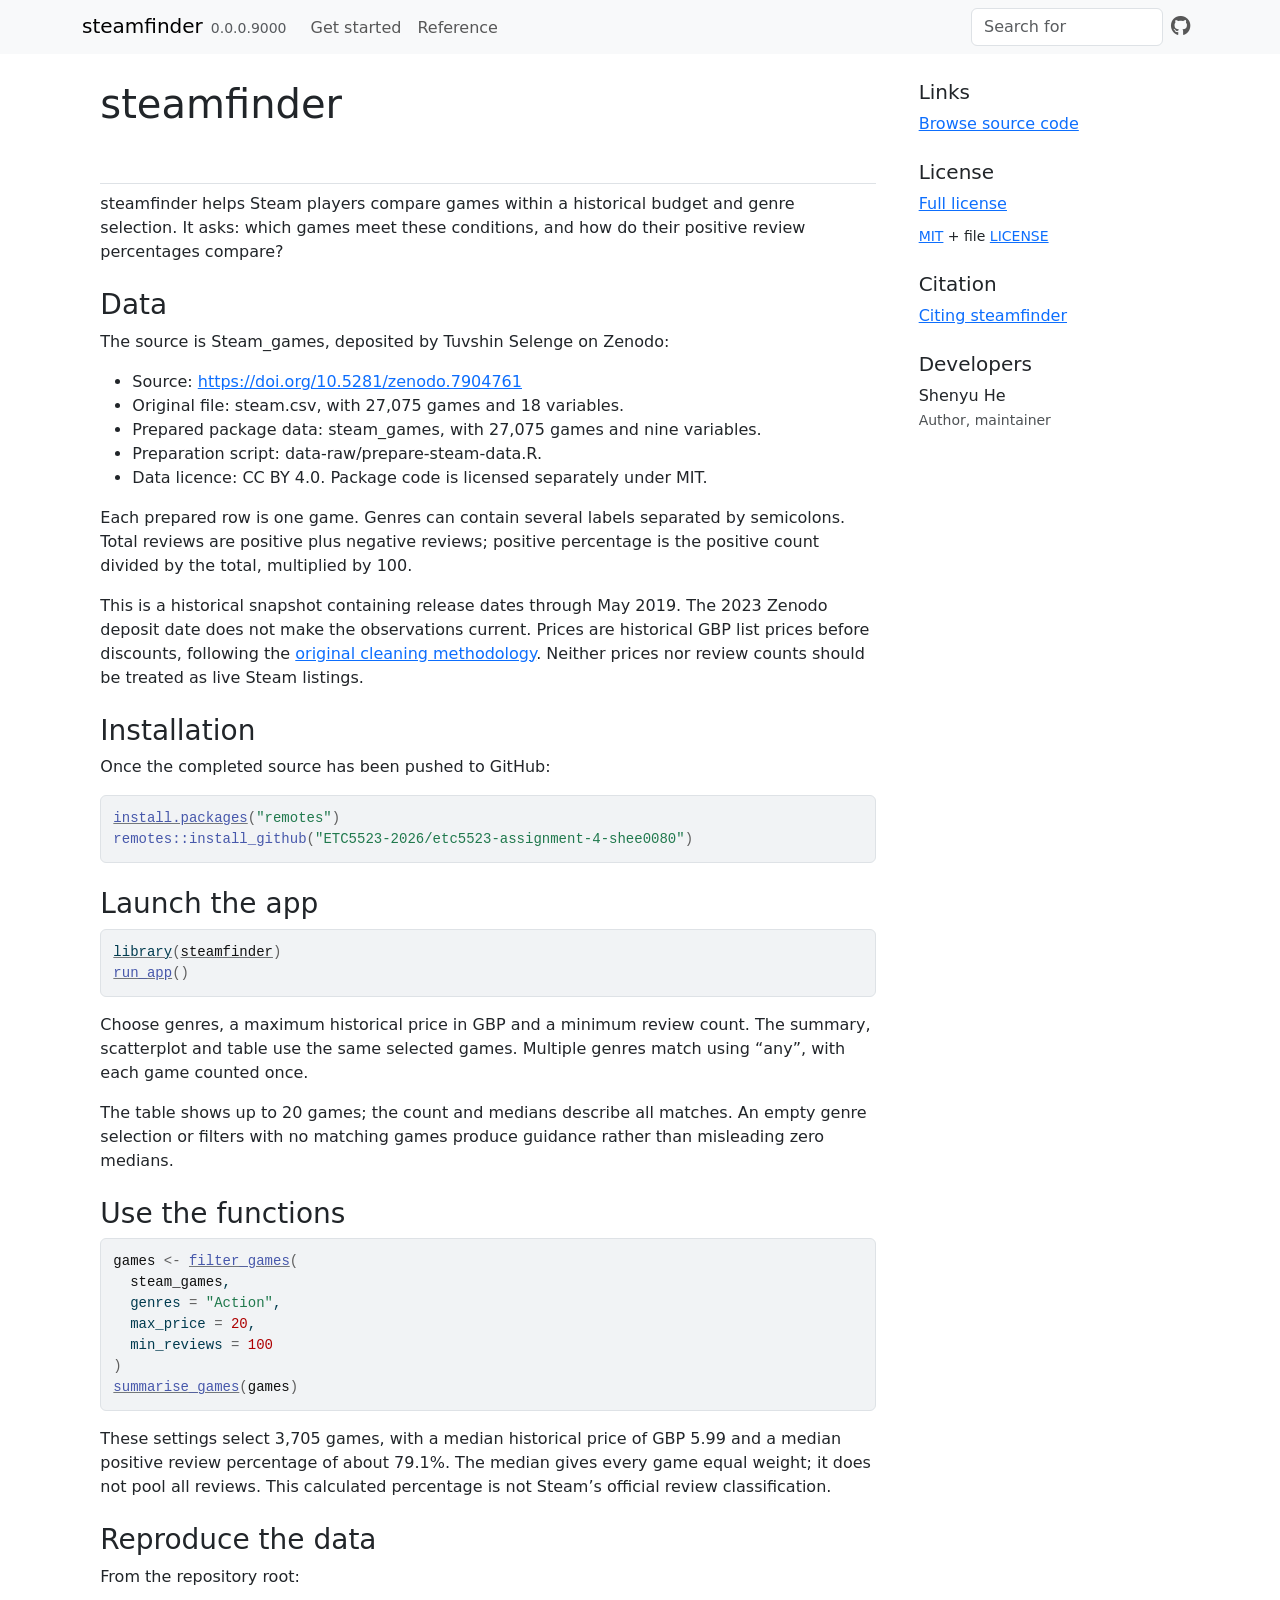
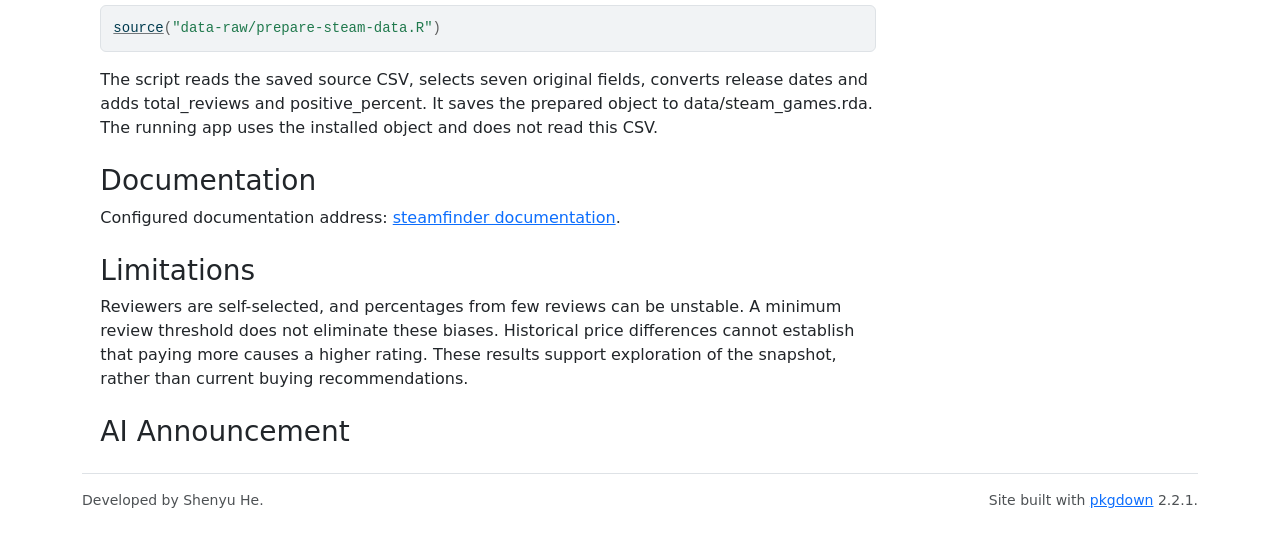
==== index.html @ 1964ae83 "Deploying to gh-pages from @ ETC5523-2026/etc5523-assignment-4-shee0080@77144363716308f710e8c6a83a91" ====
<!DOCTYPE html>
<!-- Generated by pkgdown: do not edit by hand --><html lang="en">
<head>
<meta charset="UTF-8">
<meta http-equiv="X-UA-Compatible" content="IE=edge">
<meta name="viewport" content="width=device-width, initial-scale=1, shrink-to-fit=no">
<title>Explore Historical Steam Game Data • steamfinder</title>
<script src="deps/jquery-3.6.0/jquery-3.6.0.min.js"></script><meta name="viewport" content="width=device-width, initial-scale=1, shrink-to-fit=no">
<link href="deps/bootstrap-5.3.8/bootstrap.min.css" rel="stylesheet">
<script src="deps/bootstrap-5.3.8/bootstrap.bundle.min.js"></script><link href="deps/font-awesome-6.5.2/css/all.min.css" rel="stylesheet">
<link href="deps/font-awesome-6.5.2/css/v4-shims.min.css" rel="stylesheet">
<script src="deps/headroom-0.11.0/headroom.min.js"></script><script src="deps/headroom-0.11.0/jQuery.headroom.min.js"></script><script src="deps/bootstrap-toc-1.0.1/bootstrap-toc.min.js"></script><script src="deps/clipboard.js-2.0.11/clipboard.min.js"></script><script src="deps/search-1.0.0/autocomplete.jquery.min.js"></script><script src="deps/search-1.0.0/fuse.min.js"></script><script src="deps/search-1.0.0/mark.min.js"></script><!-- pkgdown --><script src="pkgdown.js"></script><meta property="og:title" content="Explore Historical Steam Game Data">
<meta name="description" content="Provides historical Steam game data and tools for exploring game prices, genres, and player ratings. Includes an interactive Shiny application for filtering games by budget, genre, and review count, and comparing the games that meet these conditions.">
<meta property="og:description" content="Provides historical Steam game data and tools for exploring game prices, genres, and player ratings. Includes an interactive Shiny application for filtering games by budget, genre, and review count, and comparing the games that meet these conditions.">
</head>
<body>
    <a href="#main" class="visually-hidden-focusable">Skip to contents</a>


    <nav class="navbar navbar-expand-lg fixed-top bg-light" data-bs-theme="light" aria-label="Site navigation"><div class="container">

    <a class="navbar-brand me-2" href="index.html">steamfinder</a>

    <small class="nav-text text-muted me-auto" data-bs-toggle="tooltip" data-bs-placement="bottom" title="">0.0.0.9000</small>


    <button class="navbar-toggler" type="button" data-bs-toggle="collapse" data-bs-target="#navbar" aria-controls="navbar" aria-expanded="false" aria-label="Toggle navigation">
      <span class="navbar-toggler-icon"></span>
    </button>

    <div id="navbar" class="collapse navbar-collapse ms-3">
      <ul class="navbar-nav me-auto">
<li class="nav-item"><a class="nav-link" href="articles/steamfinder.html">Get started</a></li>
<li class="nav-item"><a class="nav-link" href="reference/index.html">Reference</a></li>
      </ul>
<ul class="navbar-nav">
<li class="nav-item"><form class="form-inline" role="search">
 <input class="form-control" type="search" name="search-input" id="search-input" autocomplete="off" aria-label="Search site" placeholder="Search for" data-search-index="search.json">
</form></li>
<li class="nav-item"><a class="external-link nav-link" href="https://github.com/ETC5523-2026/etc5523-assignment-4-shee0080/" aria-label="GitHub"><span class="fa fab fa-github fa-lg"></span></a></li>
      </ul>
</div>


  </div>
</nav><div class="container template-home">
<div class="row">
  <main id="main" class="col-md-9"><div class="section level1">
<div class="page-header"><h1 id="steamfinder">steamfinder<a class="anchor" aria-label="anchor" href="#steamfinder"></a>
</h1></div>
<p>steamfinder helps Steam players compare games within a historical budget and genre selection. It asks: which games meet these conditions, and how do their positive review percentages compare?</p>
<div class="section level2">
<h2 id="data">Data<a class="anchor" aria-label="anchor" href="#data"></a>
</h2>
<p>The source is Steam_games, deposited by Tuvshin Selenge on Zenodo:</p>
<ul>
<li>Source: <a href="https://doi.org/10.5281/zenodo.7904761" class="external-link uri">https://doi.org/10.5281/zenodo.7904761</a>
</li>
<li>Original file: steam.csv, with 27,075 games and 18 variables.</li>
<li>Prepared package data: steam_games, with 27,075 games and nine variables.</li>
<li>Preparation script: data-raw/prepare-steam-data.R.</li>
<li>Data licence: CC BY 4.0. Package code is licensed separately under MIT.</li>
</ul>
<p>Each prepared row is one game. Genres can contain several labels separated by semicolons. Total reviews are positive plus negative reviews; positive percentage is the positive count divided by the total, multiplied by 100.</p>
<p>This is a historical snapshot containing release dates through May 2019. The 2023 Zenodo deposit date does not make the observations current. Prices are historical GBP list prices before discounts, following the <a href="https://nik-davis.github.io/posts/2019/steam-data-cleaning/" class="external-link">original cleaning methodology</a>. Neither prices nor review counts should be treated as live Steam listings.</p>
</div>
<div class="section level2">
<h2 id="installation">Installation<a class="anchor" aria-label="anchor" href="#installation"></a>
</h2>
<p>Once the completed source has been pushed to GitHub:</p>
<div class="sourceCode" id="cb1"><pre class="downlit sourceCode r">
<code class="sourceCode R"><span><span class="fu"><a href="https://rdrr.io/r/utils/install.packages.html" class="external-link">install.packages</a></span><span class="op">(</span><span class="st">"remotes"</span><span class="op">)</span></span>
<span><span class="fu">remotes</span><span class="fu">::</span><span class="fu">install_github</span><span class="op">(</span><span class="st">"ETC5523-2026/etc5523-assignment-4-shee0080"</span><span class="op">)</span></span></code></pre></div>
</div>
<div class="section level2">
<h2 id="launch-the-app">Launch the app<a class="anchor" aria-label="anchor" href="#launch-the-app"></a>
</h2>
<div class="sourceCode" id="cb2"><pre class="downlit sourceCode r">
<code class="sourceCode R"><span><span class="kw"><a href="https://rdrr.io/r/base/library.html" class="external-link">library</a></span><span class="op">(</span><span class="va"><a href="https://github.com/ETC5523-2026/etc5523-assignment-4-shee0080" class="external-link">steamfinder</a></span><span class="op">)</span></span>
<span><span class="fu"><a href="reference/run_app.html">run_app</a></span><span class="op">(</span><span class="op">)</span></span></code></pre></div>
<p>Choose genres, a maximum historical price in GBP and a minimum review count. The summary, scatterplot and table use the same selected games. Multiple genres match using “any”, with each game counted once.</p>
<p>The table shows up to 20 games; the count and medians describe all matches. An empty genre selection or filters with no matching games produce guidance rather than misleading zero medians.</p>
</div>
<div class="section level2">
<h2 id="use-the-functions">Use the functions<a class="anchor" aria-label="anchor" href="#use-the-functions"></a>
</h2>
<div class="sourceCode" id="cb3"><pre class="downlit sourceCode r">
<code class="sourceCode R"><span><span class="va">games</span> <span class="op">&lt;-</span> <span class="fu"><a href="reference/filter_games.html">filter_games</a></span><span class="op">(</span></span>
<span>  <span class="va">steam_games</span>,</span>
<span>  genres <span class="op">=</span> <span class="st">"Action"</span>,</span>
<span>  max_price <span class="op">=</span> <span class="fl">20</span>,</span>
<span>  min_reviews <span class="op">=</span> <span class="fl">100</span></span>
<span><span class="op">)</span></span>
<span><span class="fu"><a href="reference/summarise_games.html">summarise_games</a></span><span class="op">(</span><span class="va">games</span><span class="op">)</span></span></code></pre></div>
<p>These settings select 3,705 games, with a median historical price of GBP 5.99 and a median positive review percentage of about 79.1%. The median gives every game equal weight; it does not pool all reviews. This calculated percentage is not Steam’s official review classification.</p>
</div>
<div class="section level2">
<h2 id="reproduce-the-data">Reproduce the data<a class="anchor" aria-label="anchor" href="#reproduce-the-data"></a>
</h2>
<p>From the repository root:</p>
<div class="sourceCode" id="cb4"><pre class="downlit sourceCode r">
<code class="sourceCode R"><span><span class="kw"><a href="https://rdrr.io/r/base/source.html" class="external-link">source</a></span><span class="op">(</span><span class="st">"data-raw/prepare-steam-data.R"</span><span class="op">)</span></span></code></pre></div>
<p>The script reads the saved source CSV, selects seven original fields, converts release dates and adds total_reviews and positive_percent. It saves the prepared object to data/steam_games.rda. The running app uses the installed object and does not read this CSV.</p>
</div>
<div class="section level2">
<h2 id="documentation">Documentation<a class="anchor" aria-label="anchor" href="#documentation"></a>
</h2>
<p>Configured documentation address: <a href="https://etc5523-2026.github.io/etc5523-assignment-4-shee0080/">steamfinder documentation</a>.</p>
</div>
<div class="section level2">
<h2 id="limitations">Limitations<a class="anchor" aria-label="anchor" href="#limitations"></a>
</h2>
<p>Reviewers are self-selected, and percentages from few reviews can be unstable. A minimum review threshold does not eliminate these biases. Historical price differences cannot establish that paying more causes a higher rating. These results support exploration of the snapshot, rather than current buying recommendations.</p>
</div>
<div class="section level2">
<h2 id="ai-announcement">AI Announcement<a class="anchor" aria-label="anchor" href="#ai-announcement"></a>
</h2>
</div>
</div>
  </main><aside class="col-md-3"><div class="links">
<h2 data-toc-skip>Links</h2>
<ul class="list-unstyled">
<li><a href="https://github.com/ETC5523-2026/etc5523-assignment-4-shee0080/" class="external-link">Browse source code</a></li>
</ul>
</div>

<div class="license">
<h2 data-toc-skip>License</h2>
<ul class="list-unstyled">
<li><a href="LICENSE.html">Full license</a></li>
<li><small><a href="https://opensource.org/licenses/mit-license.php" class="external-link">MIT</a> + file <a href="LICENSE-text.html">LICENSE</a></small></li>
</ul>
</div>


<div class="citation">
<h2 data-toc-skip>Citation</h2>
<ul class="list-unstyled">
<li><a href="authors.html#citation">Citing steamfinder</a></li>
</ul>
</div>

<div class="developers">
<h2 data-toc-skip>Developers</h2>
<ul class="list-unstyled">
<li>Shenyu He <br><small class="roles"> Author, maintainer </small>   </li>
</ul>
</div>



  </aside>
</div>


    <footer><div class="pkgdown-footer-left">
  <p>Developed by Shenyu He.</p>
</div>

<div class="pkgdown-footer-right">
  <p>Site built with <a href="https://pkgdown.r-lib.org/" class="external-link">pkgdown</a> 2.2.1.</p>
</div>

    </footer>
</div>





  </body>
</html>
---- deps/font-awesome-6.5.2/css/v4-shims.min.css ----
/*!
 * Font Awesome Free 6.5.2 by @fontawesome - https://fontawesome.com
 * License - https://fontawesome.com/license/free (Icons: CC BY 4.0, Fonts: SIL OFL 1.1, Code: MIT License)
 * Copyright 2024 Fonticons, Inc.
 */
.fa.fa-glass:before{content:"\f000"}.fa.fa-envelope-o{font-family:"Font Awesome 6 Free";font-weight:400}.fa.fa-envelope-o:before{content:"\f0e0"}.fa.fa-star-o{font-family:"Font Awesome 6 Free";font-weight:400}.fa.fa-star-o:before{content:"\f005"}.fa.fa-close:before,.fa.fa-remove:before{content:"\f00d"}.fa.fa-gear:before{content:"\f013"}.fa.fa-trash-o{font-family:"Font Awesome 6 Free";font-weight:400}.fa.fa-trash-o:before{content:"\f2ed"}.fa.fa-home:before{content:"\f015"}.fa.fa-file-o{font-family:"Font Awesome 6 Free";font-weight:400}.fa.fa-file-o:before{content:"\f15b"}.fa.fa-clock-o{font-family:"Font Awesome 6 Free";font-weight:400}.fa.fa-clock-o:before{content:"\f017"}.fa.fa-arrow-circle-o-down{font-family:"Font Awesome 6 Free";font-weight:400}.fa.fa-arrow-circle-o-down:before{content:"\f358"}.fa.fa-arrow-circle-o-up{font-family:"Font Awesome 6 Free";font-weight:400}.fa.fa-arrow-circle-o-up:before{content:"\f35b"}.fa.fa-play-circle-o{font-family:"Font Awesome 6 Free";font-weight:400}.fa.fa-play-circle-o:before{content:"\f144"}.fa.fa-repeat:before,.fa.fa-rotate-right:before{content:"\f01e"}.fa.fa-refresh:before{content:"\f021"}.fa.fa-list-alt{font-family:"Font Awesome 6 Free";font-weight:400}.fa.fa-list-alt:before{content:"\f022"}.fa.fa-dedent:before{content:"\f03b"}.fa.fa-video-camera:before{content:"\f03d"}.fa.fa-picture-o{font-family:"Font Awesome 6 Free";font-weight:400}.fa.fa-picture-o:before{content:"\f03e"}.fa.fa-photo{font-family:"Font Awesome 6 Free";font-weight:400}.fa.fa-photo:before{content:"\f03e"}.fa.fa-image{font-family:"Font Awesome 6 Free";font-weight:400}.fa.fa-image:before{content:"\f03e"}.fa.fa-map-marker:before{content:"\f3c5"}.fa.fa-pencil-square-o{font-family:"Font Awesome 6 Free";font-weight:400}.fa.fa-pencil-square-o:before{content:"\f044"}.fa.fa-edit{font-family:"Font Awesome 6 Free";font-weight:400}.fa.fa-edit:before{content:"\f044"}.fa.fa-share-square-o:before{content:"\f14d"}.fa.fa-check-square-o{font-family:"Font Awesome 6 Free";font-weight:400}.fa.fa-check-square-o:before{content:"\f14a"}.fa.fa-arrows:before{content:"\f0b2"}.fa.fa-times-circle-o{font-family:"Font Awesome 6 Free";font-weight:400}.fa.fa-times-circle-o:before{content:"\f057"}.fa.fa-check-circle-o{font-family:"Font Awesome 6 Free";font-weight:400}.fa.fa-check-circle-o:before{content:"\f058"}.fa.fa-mail-forward:before{content:"\f064"}.fa.fa-expand:before{content:"\f424"}.fa.fa-compress:before{content:"\f422"}.fa.fa-eye,.fa.fa-eye-slash{font-family:"Font Awesome 6 Free";font-weight:400}.fa.fa-warning:before{content:"\f071"}.fa.fa-calendar:before{content:"\f073"}.fa.fa-arrows-v:before{content:"\f338"}.fa.fa-arrows-h:before{content:"\f337"}.fa.fa-bar-chart-o:before,.fa.fa-bar-chart:before{content:"\e0e3"}.fa.fa-twitter-square{font-family:"Font Awesome 6 Brands";font-weight:400}.fa.fa-twitter-square:before{content:"\f081"}.fa.fa-facebook-square{font-family:"Font Awesome 6 Brands";font-weight:400}.fa.fa-facebook-square:before{content:"\f082"}.fa.fa-gears:before{content:"\f085"}.fa.fa-thumbs-o-up{font-family:"Font Awesome 6 Free";font-weight:400}.fa.fa-thumbs-o-up:before{content:"\f164"}.fa.fa-thumbs-o-down{font-family:"Font Awesome 6 Free";font-weight:400}.fa.fa-thumbs-o-down:before{content:"\f165"}.fa.fa-heart-o{font-family:"Font Awesome 6 Free";font-weight:400}.fa.fa-heart-o:before{content:"\f004"}.fa.fa-sign-out:before{content:"\f2f5"}.fa.fa-linkedin-square{font-family:"Font Awesome 6 Brands";font-weight:400}.fa.fa-linkedin-square:before{content:"\f08c"}.fa.fa-thumb-tack:before{content:"\f08d"}.fa.fa-external-link:before{content:"\f35d"}.fa.fa-sign-in:before{content:"\f2f6"}.fa.fa-github-square{font-family:"Font Awesome 6 Brands";font-weight:400}.fa.fa-github-square:before{content:"\f092"}.fa.fa-lemon-o{font-family:"Font Awesome 6 Free";font-weight:400}.fa.fa-lemon-o:before{content:"\f094"}.fa.fa-square-o{font-family:"Font Awesome 6 Free";font-weight:400}.fa.fa-square-o:before{content:"\f0c8"}.fa.fa-bookmark-o{font-family:"Font Awesome 6 Free";font-weight:400}.fa.fa-bookmark-o:before{content:"\f02e"}.fa.fa-facebook,.fa.fa-twitter{font-family:"Font Awesome 6 Brands";font-weight:400}.fa.fa-facebook:before{content:"\f39e"}.fa.fa-facebook-f{font-family:"Font Awesome 6 Brands";font-weight:400}.fa.fa-facebook-f:before{content:"\f39e"}.fa.fa-github{font-family:"Font Awesome 6 Brands";font-weight:400}.fa.fa-credit-card{font-family:"Font Awesome 6 Free";font-weight:400}.fa.fa-feed:before{content:"\f09e"}.fa.fa-hdd-o{font-family:"Font Awesome 6 Free";font-weight:400}.fa.fa-hdd-o:before{content:"\f0a0"}.fa.fa-hand-o-right{font-family:"Font Awesome 6 Free";font-weight:400}.fa.fa-hand-o-right:before{content:"\f0a4"}.fa.fa-hand-o-left{font-family:"Font Awesome 6 Free";font-weight:400}.fa.fa-hand-o-left:before{content:"\f0a5"}.fa.fa-hand-o-up{font-family:"Font Awesome 6 Free";font-weight:400}.fa.fa-hand-o-up:before{content:"\f0a6"}.fa.fa-hand-o-down{font-family:"Font Awesome 6 Free";font-weight:400}.fa.fa-hand-o-down:before{content:"\f0a7"}.fa.fa-globe:before{content:"\f57d"}.fa.fa-tasks:before{content:"\f828"}.fa.fa-arrows-alt:before{content:"\f31e"}.fa.fa-group:before{content:"\f0c0"}.fa.fa-chain:before{content:"\f0c1"}.fa.fa-cut:before{content:"\f0c4"}.fa.fa-files-o{font-family:"Font Awesome 6 Free";font-weight:400}.fa.fa-files-o:before{content:"\f0c5"}.fa.fa-floppy-o{font-family:"Font Awesome 6 Free";font-weight:400}.fa.fa-floppy-o:before{content:"\f0c7"}.fa.fa-save{font-family:"Font Awesome 6 Free";font-weight:400}.fa.fa-save:before{content:"\f0c7"}.fa.fa-navicon:before,.fa.fa-reorder:before{content:"\f0c9"}.fa.fa-magic:before{content:"\e2ca"}.fa.fa-pinterest,.fa.fa-pinterest-square{font-family:"Font Awesome 6 Brands";font-weight:400}.fa.fa-pinterest-square:before{content:"\f0d3"}.fa.fa-google-plus-square{font-family:"Font Awesome 6 Brands";font-weight:400}.fa.fa-google-plus-square:before{content:"\f0d4"}.fa.fa-google-plus{font-family:"Font Awesome 6 Brands";font-weight:400}.fa.fa-google-plus:before{content:"\f0d5"}.fa.fa-money:before{content:"\f3d1"}.fa.fa-unsorted:before{content:"\f0dc"}.fa.fa-sort-desc:before{content:"\f0dd"}.fa.fa-sort-asc:before{content:"\f0de"}.fa.fa-linkedin{font-family:"Font Awesome 6 Brands";font-weight:400}.fa.fa-linkedin:before{content:"\f0e1"}.fa.fa-rotate-left:before{content:"\f0e2"}.fa.fa-legal:before{content:"\f0e3"}.fa.fa-dashboard:before,.fa.fa-tachometer:before{content:"\f625"}.fa.fa-comment-o{font-family:"Font Awesome 6 Free";font-weight:400}.fa.fa-comment-o:before{content:"\f075"}.fa.fa-comments-o{font-family:"Font Awesome 6 Free";font-weight:400}.fa.fa-comments-o:before{content:"\f086"}.fa.fa-flash:before{content:"\f0e7"}.fa.fa-clipboard:before{content:"\f0ea"}.fa.fa-lightbulb-o{font-family:"Font Awesome 6 Free";font-weight:400}.fa.fa-lightbulb-o:before{content:"\f0eb"}.fa.fa-exchange:before{content:"\f362"}.fa.fa-cloud-download:before{content:"\f0ed"}.fa.fa-cloud-upload:before{content:"\f0ee"}.fa.fa-bell-o{font-family:"Font Awesome 6 Free";font-weight:400}.fa.fa-bell-o:before{content:"\f0f3"}.fa.fa-cutlery:before{content:"\f2e7"}.fa.fa-file-text-o{font-family:"Font Awesome 6 Free";font-weight:400}.fa.fa-file-text-o:before{content:"\f15c"}.fa.fa-building-o{font-family:"Font Awesome 6 Free";font-weight:400}.fa.fa-building-o:before{content:"\f1ad"}.fa.fa-hospital-o{font-family:"Font Awesome 6 Free";font-weight:400}.fa.fa-hospital-o:before{content:"\f0f8"}.fa.fa-tablet:before{content:"\f3fa"}.fa.fa-mobile-phone:before,.fa.fa-mobile:before{content:"\f3cd"}.fa.fa-circle-o{font-family:"Font Awesome 6 Free";font-weight:400}.fa.fa-circle-o:before{content:"\f111"}.fa.fa-mail-reply:before{content:"\f3e5"}.fa.fa-github-alt{font-family:"Font Awesome 6 Brands";font-weight:400}.fa.fa-folder-o{font-family:"Font Awesome 6 Free";font-weight:400}.fa.fa-folder-o:before{content:"\f07b"}.fa.fa-folder-open-o{font-family:"Font Awesome 6 Free";font-weight:400}.fa.fa-folder-open-o:before{content:"\f07c"}.fa.fa-smile-o{font-family:"Font Awesome 6 Free";font-weight:400}.fa.fa-smile-o:before{content:"\f118"}.fa.fa-frown-o{font-family:"Font Awesome 6 Free";font-weight:400}.fa.fa-frown-o:before{content:"\f119"}.fa.fa-meh-o{font-family:"Font Awesome 6 Free";font-weight:400}.fa.fa-meh-o:before{content:"\f11a"}.fa.fa-keyboard-o{font-family:"Font Awesome 6 Free";font-weight:400}.fa.fa-keyboard-o:before{content:"\f11c"}.fa.fa-flag-o{font-family:"Font Awesome 6 Free";font-weight:400}.fa.fa-flag-o:before{content:"\f024"}.fa.fa-mail-reply-all:before{content:"\f122"}.fa.fa-star-half-o{font-family:"Font Awesome 6 Free";font-weight:400}.fa.fa-star-half-o:before{content:"\f5c0"}.fa.fa-star-half-empty{font-family:"Font Awesome 6 Free";font-weight:400}.fa.fa-star-half-empty:before{content:"\f5c0"}.fa.fa-star-half-full{font-family:"Font Awesome 6 Free";font-weight:400}.fa.fa-star-half-full:before{content:"\f5c0"}.fa.fa-code-fork:before{content:"\f126"}.fa.fa-chain-broken:before,.fa.fa-unlink:before{content:"\f127"}.fa.fa-calendar-o{font-family:"Font Awesome 6 Free";font-weight:400}.fa.fa-calendar-o:before{content:"\f133"}.fa.fa-css3,.fa.fa-html5,.fa.fa-maxcdn{font-family:"Font Awesome 6 Brands";font-weight:400}.fa.fa-unlock-alt:before{content:"\f09c"}.fa.fa-minus-square-o{font-family:"Font Awesome 6 Free";font-weight:400}.fa.fa-minus-square-o:before{content:"\f146"}.fa.fa-level-up:before{content:"\f3bf"}.fa.fa-level-down:before{content:"\f3be"}.fa.fa-pencil-square:before{content:"\f14b"}.fa.fa-external-link-square:before{content:"\f360"}.fa.fa-compass{font-family:"Font Awesome 6 Free";font-weight:400}.fa.fa-caret-square-o-down{font-family:"Font Awesome 6 Free";font-weight:400}.fa.fa-caret-square-o-down:before{content:"\f150"}.fa.fa-toggle-down{font-family:"Font Awesome 6 Free";font-weight:400}.fa.fa-toggle-down:before{content:"\f150"}.fa.fa-caret-square-o-up{font-family:"Font Awesome 6 Free";font-weight:400}.fa.fa-caret-square-o-up:before{content:"\f151"}.fa.fa-toggle-up{font-family:"Font Awesome 6 Free";font-weight:400}.fa.fa-toggle-up:before{content:"\f151"}.fa.fa-caret-square-o-right{font-family:"Font Awesome 6 Free";font-weight:400}.fa.fa-caret-square-o-right:before{content:"\f152"}.fa.fa-toggle-right{font-family:"Font Awesome 6 Free";font-weight:400}.fa.fa-toggle-right:before{content:"\f152"}.fa.fa-eur:before,.fa.fa-euro:before{content:"\f153"}.fa.fa-gbp:before{content:"\f154"}.fa.fa-dollar:before,.fa.fa-usd:before{content:"\24"}.fa.fa-inr:before,.fa.fa-rupee:before{content:"\e1bc"}.fa.fa-cny:before,.fa.fa-jpy:before,.fa.fa-rmb:before,.fa.fa-yen:before{content:"\f157"}.fa.fa-rouble:before,.fa.fa-rub:before,.fa.fa-ruble:before{content:"\f158"}.fa.fa-krw:before,.fa.fa-won:before{content:"\f159"}.fa.fa-bitcoin,.fa.fa-btc{font-family:"Font Awesome 6 Brands";font-weight:400}.fa.fa-bitcoin:before{content:"\f15a"}.fa.fa-file-text:before{content:"\f15c"}.fa.fa-sort-alpha-asc:before{content:"\f15d"}.fa.fa-sort-alpha-desc:before{content:"\f881"}.fa.fa-sort-amount-asc:before{content:"\f884"}.fa.fa-sort-amount-desc:before{content:"\f160"}.fa.fa-sort-numeric-asc:before{content:"\f162"}.fa.fa-sort-numeric-desc:before{content:"\f886"}.fa.fa-youtube-square{font-family:"Font Awesome 6 Brands";font-weight:400}.fa.fa-youtube-square:before{content:"\f431"}.fa.fa-xing,.fa.fa-xing-square,.fa.fa-youtube{font-family:"Font Awesome 6 Brands";font-weight:400}.fa.fa-xing-square:before{content:"\f169"}.fa.fa-youtube-play{font-family:"Font Awesome 6 Brands";font-weight:400}.fa.fa-youtube-play:before{content:"\f167"}.fa.fa-adn,.fa.fa-bitbucket,.fa.fa-bitbucket-square,.fa.fa-dropbox,.fa.fa-flickr,.fa.fa-instagram,.fa.fa-stack-overflow{font-family:"Font Awesome 6 Brands";font-weight:400}.fa.fa-bitbucket-square:before{content:"\f171"}.fa.fa-tumblr,.fa.fa-tumblr-square{font-family:"Font Awesome 6 Brands";font-weight:400}.fa.fa-tumblr-square:before{content:"\f174"}.fa.fa-long-arrow-down:before{content:"\f309"}.fa.fa-long-arrow-up:before{content:"\f30c"}.fa.fa-long-arrow-left:before{content:"\f30a"}.fa.fa-long-arrow-right:before{content:"\f30b"}.fa.fa-android,.fa.fa-apple,.fa.fa-dribbble,.fa.fa-foursquare,.fa.fa-gittip,.fa.fa-gratipay,.fa.fa-linux,.fa.fa-skype,.fa.fa-trello,.fa.fa-windows{font-family:"Font Awesome 6 Brands";font-weight:400}.fa.fa-gittip:before{content:"\f184"}.fa.fa-sun-o{font-family:"Font Awesome 6 Free";font-weight:400}.fa.fa-sun-o:before{content:"\f185"}.fa.fa-moon-o{font-family:"Font Awesome 6 Free";font-weight:400}.fa.fa-moon-o:before{content:"\f186"}.fa.fa-pagelines,.fa.fa-renren,.fa.fa-stack-exchange,.fa.fa-vk,.fa.fa-weibo{font-family:"Font Awesome 6 Brands";font-weight:400}.fa.fa-arrow-circle-o-right{font-family:"Font Awesome 6 Free";font-weight:400}.fa.fa-arrow-circle-o-right:before{content:"\f35a"}.fa.fa-arrow-circle-o-left{font-family:"Font Awesome 6 Free";font-weight:400}.fa.fa-arrow-circle-o-left:before{content:"\f359"}.fa.fa-caret-square-o-left{font-family:"Font Awesome 6 Free";font-weight:400}.fa.fa-caret-square-o-left:before{content:"\f191"}.fa.fa-toggle-left{font-family:"Font Awesome 6 Free";font-weight:400}.fa.fa-toggle-left:before{content:"\f191"}.fa.fa-dot-circle-o{font-family:"Font Awesome 6 Free";font-weight:400}.fa.fa-dot-circle-o:before{content:"\f192"}.fa.fa-vimeo-square{font-family:"Font Awesome 6 Brands";font-weight:400}.fa.fa-vimeo-square:before{content:"\f194"}.fa.fa-try:before,.fa.fa-turkish-lira:before{content:"\e2bb"}.fa.fa-plus-square-o{font-family:"Font Awesome 6 Free";font-weight:400}.fa.fa-plus-square-o:before{content:"\f0fe"}.fa.fa-openid,.fa.fa-slack,.fa.fa-wordpress{font-family:"Font Awesome 6 Brands";font-weight:400}.fa.fa-bank:before,.fa.fa-institution:before{content:"\f19c"}.fa.fa-mortar-board:before{content:"\f19d"}.fa.fa-google,.fa.fa-reddit,.fa.fa-reddit-square,.fa.fa-yahoo{font-family:"Font Awesome 6 Brands";font-weight:400}.fa.fa-reddit-square:before{content:"\f1a2"}.fa.fa-behance,.fa.fa-behance-square,.fa.fa-delicious,.fa.fa-digg,.fa.fa-drupal,.fa.fa-joomla,.fa.fa-pied-piper-alt,.fa.fa-pied-piper-pp,.fa.fa-stumbleupon,.fa.fa-stumbleupon-circle{font-family:"Font Awesome 6 Brands";font-weight:400}.fa.fa-behance-square:before{content:"\f1b5"}.fa.fa-steam,.fa.fa-steam-square{font-family:"Font Awesome 6 Brands";font-weight:400}.fa.fa-steam-square:before{content:"\f1b7"}.fa.fa-automobile:before{content:"\f1b9"}.fa.fa-cab:before{content:"\f1ba"}.fa.fa-deviantart,.fa.fa-soundcloud,.fa.fa-spotify{font-family:"Font Awesome 6 Brands";font-weight:400}.fa.fa-file-pdf-o{font-family:"Font Awesome 6 Free";font-weight:400}.fa.fa-file-pdf-o:before{content:"\f1c1"}.fa.fa-file-word-o{font-family:"Font Awesome 6 Free";font-weight:400}.fa.fa-file-word-o:before{content:"\f1c2"}.fa.fa-file-excel-o{font-family:"Font Awesome 6 Free";font-weight:400}.fa.fa-file-excel-o:before{content:"\f1c3"}.fa.fa-file-powerpoint-o{font-family:"Font Awesome 6 Free";font-weight:400}.fa.fa-file-powerpoint-o:before{content:"\f1c4"}.fa.fa-file-image-o{font-family:"Font Awesome 6 Free";font-weight:400}.fa.fa-file-image-o:before{content:"\f1c5"}.fa.fa-file-photo-o{font-family:"Font Awesome 6 Free";font-weight:400}.fa.fa-file-photo-o:before{content:"\f1c5"}.fa.fa-file-picture-o{font-family:"Font Awesome 6 Free";font-weight:400}.fa.fa-file-picture-o:before{content:"\f1c5"}.fa.fa-file-archive-o{font-family:"Font Awesome 6 Free";font-weight:400}.fa.fa-file-archive-o:before{content:"\f1c6"}.fa.fa-file-zip-o{font-family:"Font Awesome 6 Free";font-weight:400}.fa.fa-file-zip-o:before{content:"\f1c6"}.fa.fa-file-audio-o{font-family:"Font Awesome 6 Free";font-weight:400}.fa.fa-file-audio-o:before{content:"\f1c7"}.fa.fa-file-sound-o{font-family:"Font Awesome 6 Free";font-weight:400}.fa.fa-file-sound-o:before{content:"\f1c7"}.fa.fa-file-video-o{font-family:"Font Awesome 6 Free";font-weight:400}.fa.fa-file-video-o:before{content:"\f1c8"}.fa.fa-file-movie-o{font-family:"Font Awesome 6 Free";font-weight:400}.fa.fa-file-movie-o:before{content:"\f1c8"}.fa.fa-file-code-o{font-family:"Font Awesome 6 Free";font-weight:400}.fa.fa-file-code-o:before{content:"\f1c9"}.fa.fa-codepen,.fa.fa-jsfiddle,.fa.fa-vine{font-family:"Font Awesome 6 Brands";font-weight:400}.fa.fa-life-bouy:before,.fa.fa-life-buoy:before,.fa.fa-life-saver:before,.fa.fa-support:before{content:"\f1cd"}.fa.fa-circle-o-notch:before{content:"\f1ce"}.fa.fa-ra,.fa.fa-rebel{font-family:"Font Awesome 6 Brands";font-weight:400}.fa.fa-ra:before{content:"\f1d0"}.fa.fa-resistance{font-family:"Font Awesome 6 Brands";font-weight:400}.fa.fa-resistance:before{content:"\f1d0"}.fa.fa-empire,.fa.fa-ge{font-family:"Font Awesome 6 Brands";font-weight:400}.fa.fa-ge:before{content:"\f1d1"}.fa.fa-git-square{font-family:"Font Awesome 6 Brands";font-weight:400}.fa.fa-git-square:before{content:"\f1d2"}.fa.fa-git,.fa.fa-hacker-news,.fa.fa-y-combinator-square{font-family:"Font Awesome 6 Brands";font-weight:400}.fa.fa-y-combinator-square:before{content:"\f1d4"}.fa.fa-yc-square{font-family:"Font Awesome 6 Brands";font-weight:400}.fa.fa-yc-square:before{content:"\f1d4"}.fa.fa-qq,.fa.fa-tencent-weibo,.fa.fa-wechat,.fa.fa-weixin{font-family:"Font Awesome 6 Brands";font-weight:400}.fa.fa-wechat:before{content:"\f1d7"}.fa.fa-send:before{content:"\f1d8"}.fa.fa-paper-plane-o{font-family:"Font Awesome 6 Free";font-weight:400}.fa.fa-paper-plane-o:before{content:"\f1d8"}.fa.fa-send-o{font-family:"Font Awesome 6 Free";font-weight:400}.fa.fa-send-o:before{content:"\f1d8"}.fa.fa-circle-thin{font-family:"Font Awesome 6 Free";font-weight:400}.fa.fa-circle-thin:before{content:"\f111"}.fa.fa-header:before{content:"\f1dc"}.fa.fa-futbol-o{font-family:"Font Awesome 6 Free";font-weight:400}.fa.fa-futbol-o:before{content:"\f1e3"}.fa.fa-soccer-ball-o{font-family:"Font Awesome 6 Free";font-weight:400}.fa.fa-soccer-ball-o:before{content:"\f1e3"}.fa.fa-slideshare,.fa.fa-twitch,.fa.fa-yelp{font-family:"Font Awesome 6 Brands";font-weight:400}.fa.fa-newspaper-o{font-family:"Font Awesome 6 Free";font-weight:400}.fa.fa-newspaper-o:before{content:"\f1ea"}.fa.fa-cc-amex,.fa.fa-cc-discover,.fa.fa-cc-mastercard,.fa.fa-cc-paypal,.fa.fa-cc-stripe,.fa.fa-cc-visa,.fa.fa-google-wallet,.fa.fa-paypal{font-family:"Font Awesome 6 Brands";font-weight:400}.fa.fa-bell-slash-o{font-family:"Font Awesome 6 Free";font-weight:400}.fa.fa-bell-slash-o:before{content:"\f1f6"}.fa.fa-trash:before{content:"\f2ed"}.fa.fa-copyright{font-family:"Font Awesome 6 Free";font-weight:400}.fa.fa-eyedropper:before{content:"\f1fb"}.fa.fa-area-chart:before{content:"\f1fe"}.fa.fa-pie-chart:before{content:"\f200"}.fa.fa-line-chart:before{content:"\f201"}.fa.fa-lastfm,.fa.fa-lastfm-square{font-family:"Font Awesome 6 Brands";font-weight:400}.fa.fa-lastfm-square:before{content:"\f203"}.fa.fa-angellist,.fa.fa-ioxhost{font-family:"Font Awesome 6 Brands";font-weight:400}.fa.fa-cc{font-family:"Font Awesome 6 Free";font-weight:400}.fa.fa-cc:before{content:"\f20a"}.fa.fa-ils:before,.fa.fa-shekel:before,.fa.fa-sheqel:before{content:"\f20b"}.fa.fa-buysellads,.fa.fa-connectdevelop,.fa.fa-dashcube,.fa.fa-forumbee,.fa.fa-leanpub,.fa.fa-sellsy,.fa.fa-shirtsinbulk,.fa.fa-simplybuilt,.fa.fa-skyatlas{font-family:"Font Awesome 6 Brands";font-weight:400}.fa.fa-diamond{font-family:"Font Awesome 6 Free";font-weight:400}.fa.fa-diamond:before{content:"\f3a5"}.fa.fa-intersex:before,.fa.fa-transgender:before{content:"\f224"}.fa.fa-transgender-alt:before{content:"\f225"}.fa.fa-facebook-official{font-family:"Font Awesome 6 Brands";font-weight:400}.fa.fa-facebook-official:before{content:"\f09a"}.fa.fa-pinterest-p,.fa.fa-whatsapp{font-family:"Font Awesome 6 Brands";font-weight:400}.fa.fa-hotel:before{content:"\f236"}.fa.fa-medium,.fa.fa-viacoin,.fa.fa-y-combinator,.fa.fa-yc{font-family:"Font Awesome 6 Brands";font-weight:400}.fa.fa-yc:before{content:"\f23b"}.fa.fa-expeditedssl,.fa.fa-opencart,.fa.fa-optin-monster{font-family:"Font Awesome 6 Brands";font-weight:400}.fa.fa-battery-4:before,.fa.fa-battery:before{content:"\f240"}.fa.fa-battery-3:before{content:"\f241"}.fa.fa-battery-2:before{content:"\f242"}.fa.fa-battery-1:before{content:"\f243"}.fa.fa-battery-0:before{content:"\f244"}.fa.fa-object-group,.fa.fa-object-ungroup,.fa.fa-sticky-note-o{font-family:"Font Awesome 6 Free";font-weight:400}.fa.fa-sticky-note-o:before{content:"\f249"}.fa.fa-cc-diners-club,.fa.fa-cc-jcb{font-family:"Font Awesome 6 Brands";font-weight:400}.fa.fa-clone{font-family:"Font Awesome 6 Free";font-weight:400}.fa.fa-hourglass-o:before{content:"\f254"}.fa.fa-hourglass-1:before{content:"\f251"}.fa.fa-hourglass-2:before{content:"\f252"}.fa.fa-hourglass-3:before{content:"\f253"}.fa.fa-hand-rock-o{font-family:"Font Awesome 6 Free";font-weight:400}.fa.fa-hand-rock-o:before{content:"\f255"}.fa.fa-hand-grab-o{font-family:"Font Awesome 6 Free";font-weight:400}.fa.fa-hand-grab-o:before{content:"\f255"}.fa.fa-hand-paper-o{font-family:"Font Awesome 6 Free";font-weight:400}.fa.fa-hand-paper-o:before{content:"\f256"}.fa.fa-hand-stop-o{font-family:"Font Awesome 6 Free";font-weight:400}.fa.fa-hand-stop-o:before{content:"\f256"}.fa.fa-hand-scissors-o{font-family:"Font Awesome 6 Free";font-weight:400}.fa.fa-hand-scissors-o:before{content:"\f257"}.fa.fa-hand-lizard-o{font-family:"Font Awesome 6 Free";font-weight:400}.fa.fa-hand-lizard-o:before{content:"\f258"}.fa.fa-hand-spock-o{font-family:"Font Awesome 6 Free";font-weight:400}.fa.fa-hand-spock-o:before{content:"\f259"}.fa.fa-hand-pointer-o{font-family:"Font Awesome 6 Free";font-weight:400}.fa.fa-hand-pointer-o:before{content:"\f25a"}.fa.fa-hand-peace-o{font-family:"Font Awesome 6 Free";font-weight:400}.fa.fa-hand-peace-o:before{content:"\f25b"}.fa.fa-registered{font-family:"Font Awesome 6 Free";font-weight:400}.fa.fa-creative-commons,.fa.fa-gg,.fa.fa-gg-circle,.fa.fa-odnoklassniki,.fa.fa-odnoklassniki-square{font-family:"Font Awesome 6 Brands";font-weight:400}.fa.fa-odnoklassniki-square:before{content:"\f264"}.fa.fa-chrome,.fa.fa-firefox,.fa.fa-get-pocket,.fa.fa-internet-explorer,.fa.fa-opera,.fa.fa-safari,.fa.fa-wikipedia-w{font-family:"Font Awesome 6 Brands";font-weight:400}.fa.fa-television:before{content:"\f26c"}.fa.fa-500px,.fa.fa-amazon,.fa.fa-contao{font-family:"Font Awesome 6 Brands";font-weight:400}.fa.fa-calendar-plus-o{font-family:"Font Awesome 6 Free";font-weight:400}.fa.fa-calendar-plus-o:before{content:"\f271"}.fa.fa-calendar-minus-o{font-family:"Font Awesome 6 Free";font-weight:400}.fa.fa-calendar-minus-o:before{content:"\f272"}.fa.fa-calendar-times-o{font-family:"Font Awesome 6 Free";font-weight:400}.fa.fa-calendar-times-o:before{content:"\f273"}.fa.fa-calendar-check-o{font-family:"Font Awesome 6 Free";font-weight:400}.fa.fa-calendar-check-o:before{content:"\f274"}.fa.fa-map-o{font-family:"Font Awesome 6 Free";font-weight:400}.fa.fa-map-o:before{content:"\f279"}.fa.fa-commenting:before{content:"\f4ad"}.fa.fa-commenting-o{font-family:"Font Awesome 6 Free";font-weight:400}.fa.fa-commenting-o:before{content:"\f4ad"}.fa.fa-houzz,.fa.fa-vimeo{font-family:"Font Awesome 6 Brands";font-weight:400}.fa.fa-vimeo:before{content:"\f27d"}.fa.fa-black-tie,.fa.fa-edge,.fa.fa-fonticons,.fa.fa-reddit-alien{font-family:"Font Awesome 6 Brands";font-weight:400}.fa.fa-credit-card-alt:before{content:"\f09d"}.fa.fa-codiepie,.fa.fa-fort-awesome,.fa.fa-mixcloud,.fa.fa-modx,.fa.fa-product-hunt,.fa.fa-scribd,.fa.fa-usb{font-family:"Font Awesome 6 Brands";font-weight:400}.fa.fa-pause-circle-o{font-family:"Font Awesome 6 Free";font-weight:400}.fa.fa-pause-circle-o:before{content:"\f28b"}.fa.fa-stop-circle-o{font-family:"Font Awesome 6 Free";font-weight:400}.fa.fa-stop-circle-o:before{content:"\f28d"}.fa.fa-bluetooth,.fa.fa-bluetooth-b,.fa.fa-envira,.fa.fa-gitlab,.fa.fa-wheelchair-alt,.fa.fa-wpbeginner,.fa.fa-wpforms{font-family:"Font Awesome 6 Brands";font-weight:400}.fa.fa-wheelchair-alt:before{content:"\f368"}.fa.fa-question-circle-o{font-family:"Font Awesome 6 Free";font-weight:400}.fa.fa-question-circle-o:before{content:"\f059"}.fa.fa-volume-control-phone:before{content:"\f2a0"}.fa.fa-asl-interpreting:before{content:"\f2a3"}.fa.fa-deafness:before,.fa.fa-hard-of-hearing:before{content:"\f2a4"}.fa.fa-glide,.fa.fa-glide-g{font-family:"Font Awesome 6 Brands";font-weight:400}.fa.fa-signing:before{content:"\f2a7"}.fa.fa-viadeo,.fa.fa-viadeo-square{font-family:"Font Awesome 6 Brands";font-weight:400}.fa.fa-viadeo-square:before{content:"\f2aa"}.fa.fa-snapchat,.fa.fa-snapchat-ghost{font-family:"Font Awesome 6 Brands";font-weight:400}.fa.fa-snapchat-ghost:before{content:"\f2ab"}.fa.fa-snapchat-square{font-family:"Font Awesome 6 Brands";font-weight:400}.fa.fa-snapchat-square:before{content:"\f2ad"}.fa.fa-first-order,.fa.fa-google-plus-official,.fa.fa-pied-piper,.fa.fa-themeisle,.fa.fa-yoast{font-family:"Font Awesome 6 Brands";font-weight:400}.fa.fa-google-plus-official:before{content:"\f2b3"}.fa.fa-google-plus-circle{font-family:"Font Awesome 6 Brands";font-weight:400}.fa.fa-google-plus-circle:before{content:"\f2b3"}.fa.fa-fa,.fa.fa-font-awesome{font-family:"Font Awesome 6 Brands";font-weight:400}.fa.fa-fa:before{content:"\f2b4"}.fa.fa-handshake-o{font-family:"Font Awesome 6 Free";font-weight:400}.fa.fa-handshake-o:before{content:"\f2b5"}.fa.fa-envelope-open-o{font-family:"Font Awesome 6 Free";font-weight:400}.fa.fa-envelope-open-o:before{content:"\f2b6"}.fa.fa-linode{font-family:"Font Awesome 6 Brands";font-weight:400}.fa.fa-address-book-o{font-family:"Font Awesome 6 Free";font-weight:400}.fa.fa-address-book-o:before{content:"\f2b9"}.fa.fa-vcard:before{content:"\f2bb"}.fa.fa-address-card-o{font-family:"Font Awesome 6 Free";font-weight:400}.fa.fa-address-card-o:before{content:"\f2bb"}.fa.fa-vcard-o{font-family:"Font Awesome 6 Free";font-weight:400}.fa.fa-vcard-o:before{content:"\f2bb"}.fa.fa-user-circle-o{font-family:"Font Awesome 6 Free";font-weight:400}.fa.fa-user-circle-o:before{content:"\f2bd"}.fa.fa-user-o{font-family:"Font Awesome 6 Free";font-weight:400}.fa.fa-user-o:before{content:"\f007"}.fa.fa-id-badge{font-family:"Font Awesome 6 Free";font-weight:400}.fa.fa-drivers-license:before{content:"\f2c2"}.fa.fa-id-card-o{font-family:"Font Awesome 6 Free";font-weight:400}.fa.fa-id-card-o:before{content:"\f2c2"}.fa.fa-drivers-license-o{font-family:"Font Awesome 6 Free";font-weight:400}.fa.fa-drivers-license-o:before{content:"\f2c2"}.fa.fa-free-code-camp,.fa.fa-quora,.fa.fa-telegram{font-family:"Font Awesome 6 Brands";font-weight:400}.fa.fa-thermometer-4:before,.fa.fa-thermometer:before{content:"\f2c7"}.fa.fa-thermometer-3:before{content:"\f2c8"}.fa.fa-thermometer-2:before{content:"\f2c9"}.fa.fa-thermometer-1:before{content:"\f2ca"}.fa.fa-thermometer-0:before{content:"\f2cb"}.fa.fa-bathtub:before,.fa.fa-s15:before{content:"\f2cd"}.fa.fa-window-maximize,.fa.fa-window-restore{font-family:"Font Awesome 6 Free";font-weight:400}.fa.fa-times-rectangle:before{content:"\f410"}.fa.fa-window-close-o{font-family:"Font Awesome 6 Free";font-weight:400}.fa.fa-window-close-o:before{content:"\f410"}.fa.fa-times-rectangle-o{font-family:"Font Awesome 6 Free";font-weight:400}.fa.fa-times-rectangle-o:before{content:"\f410"}.fa.fa-bandcamp,.fa.fa-eercast,.fa.fa-etsy,.fa.fa-grav,.fa.fa-imdb,.fa.fa-ravelry{font-family:"Font Awesome 6 Brands";font-weight:400}.fa.fa-eercast:before{content:"\f2da"}.fa.fa-snowflake-o{font-family:"Font Awesome 6 Free";font-weight:400}.fa.fa-snowflake-o:before{content:"\f2dc"}.fa.fa-meetup,.fa.fa-superpowers,.fa.fa-wpexplorer{font-family:"Font Awesome 6 Brands";font-weight:400}
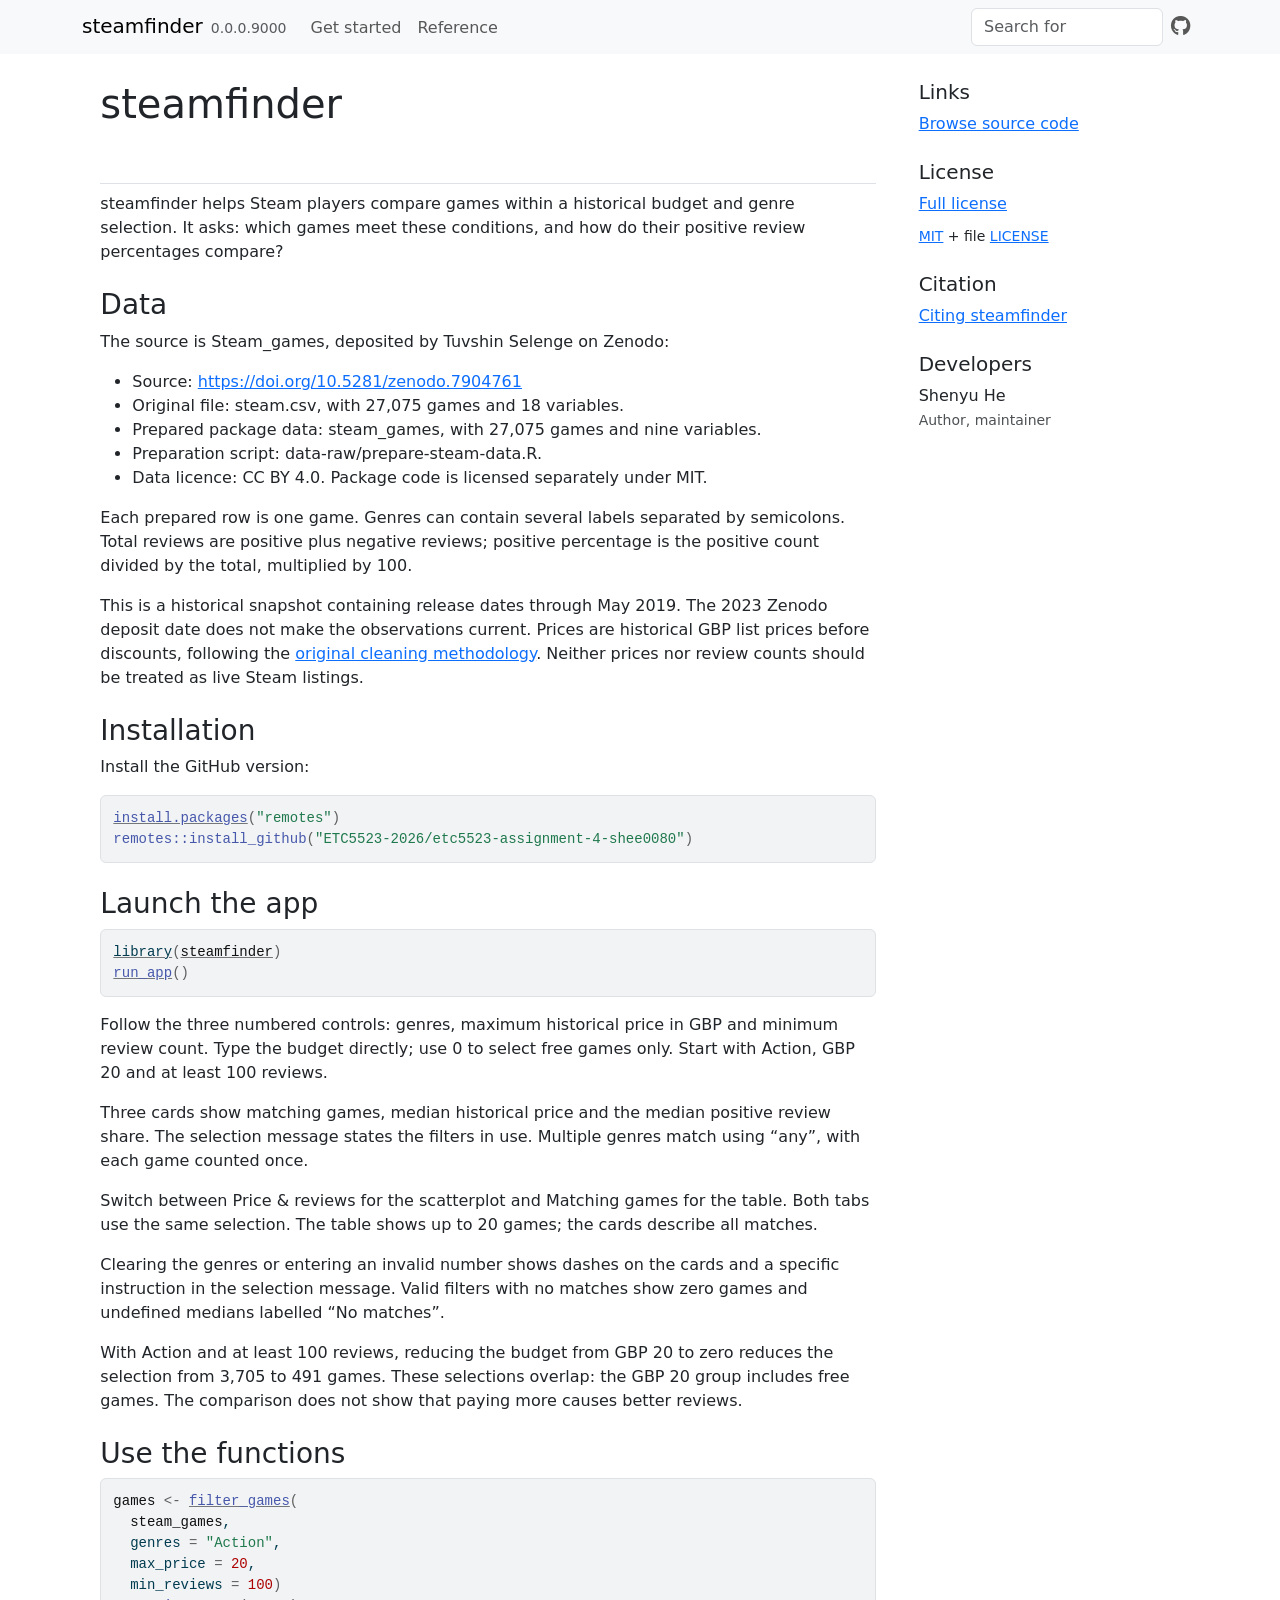
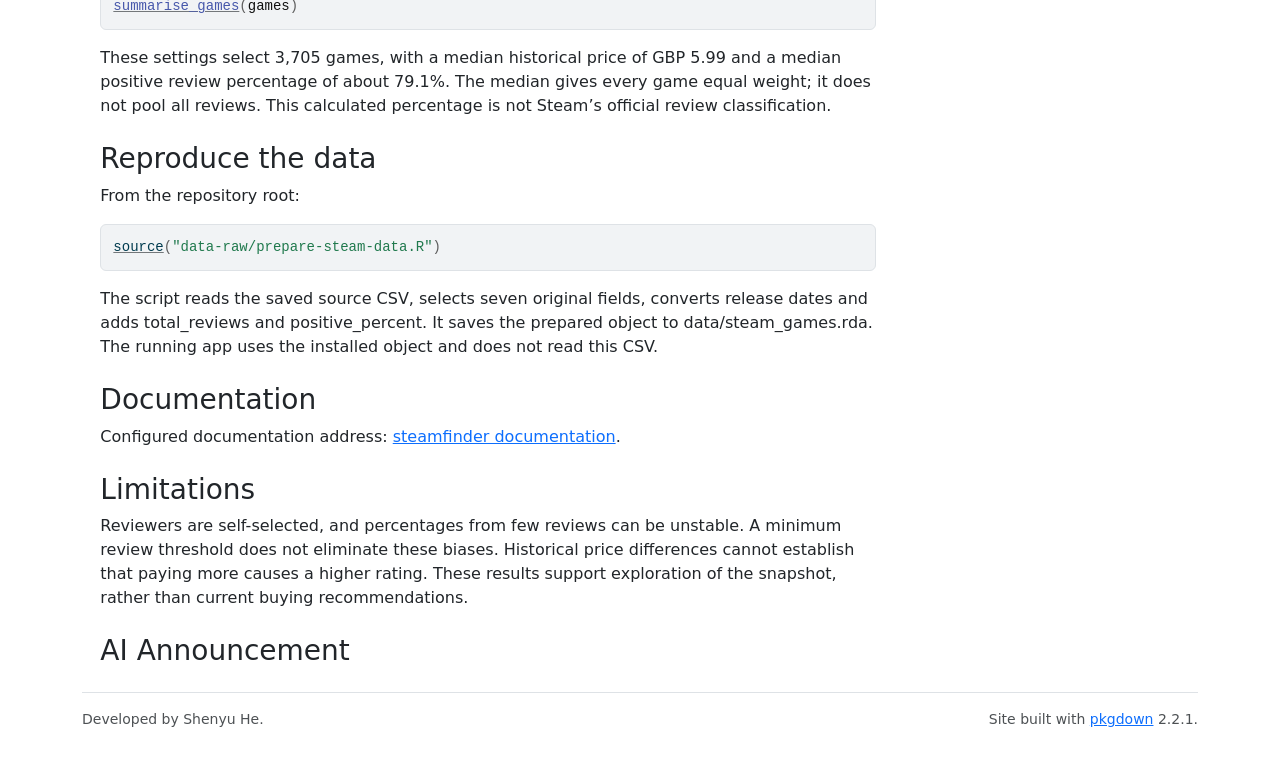
==== commit fb4ae1bd: "Deploying to gh-pages from @ ETC5523-2026/etc5523-assignment-4-shee0080@596b35aa4e2bc46bad2d8ef86c25" ====
--- a/index.html
+++ b/index.html
@@ -67,7 +67,7 @@
 <div class="section level2">
 <h2 id="installation">Installation<a class="anchor" aria-label="anchor" href="#installation"></a>
 </h2>
-<p>Once the completed source has been pushed to GitHub:</p>
+<p>Install the GitHub version:</p>
 <div class="sourceCode" id="cb1"><pre class="downlit sourceCode r">
 <code class="sourceCode R"><span><span class="fu"><a href="https://rdrr.io/r/utils/install.packages.html" class="external-link">install.packages</a></span><span class="op">(</span><span class="st">"remotes"</span><span class="op">)</span></span>
 <span><span class="fu">remotes</span><span class="fu">::</span><span class="fu">install_github</span><span class="op">(</span><span class="st">"ETC5523-2026/etc5523-assignment-4-shee0080"</span><span class="op">)</span></span></code></pre></div>
@@ -78,8 +78,11 @@
 <div class="sourceCode" id="cb2"><pre class="downlit sourceCode r">
 <code class="sourceCode R"><span><span class="kw"><a href="https://rdrr.io/r/base/library.html" class="external-link">library</a></span><span class="op">(</span><span class="va"><a href="https://github.com/ETC5523-2026/etc5523-assignment-4-shee0080" class="external-link">steamfinder</a></span><span class="op">)</span></span>
 <span><span class="fu"><a href="reference/run_app.html">run_app</a></span><span class="op">(</span><span class="op">)</span></span></code></pre></div>
-<p>Choose genres, a maximum historical price in GBP and a minimum review count. The summary, scatterplot and table use the same selected games. Multiple genres match using “any”, with each game counted once.</p>
-<p>The table shows up to 20 games; the count and medians describe all matches. An empty genre selection or filters with no matching games produce guidance rather than misleading zero medians.</p>
+<p>Follow the three numbered controls: genres, maximum historical price in GBP and minimum review count. Type the budget directly; use 0 to select free games only. Start with Action, GBP 20 and at least 100 reviews.</p>
+<p>Three cards show matching games, median historical price and the median positive review share. The selection message states the filters in use. Multiple genres match using “any”, with each game counted once.</p>
+<p>Switch between Price &amp; reviews for the scatterplot and Matching games for the table. Both tabs use the same selection. The table shows up to 20 games; the cards describe all matches.</p>
+<p>Clearing the genres or entering an invalid number shows dashes on the cards and a specific instruction in the selection message. Valid filters with no matches show zero games and undefined medians labelled “No matches”.</p>
+<p>With Action and at least 100 reviews, reducing the budget from GBP 20 to zero reduces the selection from 3,705 to 491 games. These selections overlap: the GBP 20 group includes free games. The comparison does not show that paying more causes better reviews.</p>
 </div>
 <div class="section level2">
 <h2 id="use-the-functions">Use the functions<a class="anchor" aria-label="anchor" href="#use-the-functions"></a>
@@ -89,8 +92,7 @@
 <span>  <span class="va">steam_games</span>,</span>
 <span>  genres <span class="op">=</span> <span class="st">"Action"</span>,</span>
 <span>  max_price <span class="op">=</span> <span class="fl">20</span>,</span>
-<span>  min_reviews <span class="op">=</span> <span class="fl">100</span></span>
-<span><span class="op">)</span></span>
+<span>  min_reviews <span class="op">=</span> <span class="fl">100</span><span class="op">)</span></span>
 <span><span class="fu"><a href="reference/summarise_games.html">summarise_games</a></span><span class="op">(</span><span class="va">games</span><span class="op">)</span></span></code></pre></div>
 <p>These settings select 3,705 games, with a median historical price of GBP 5.99 and a median positive review percentage of about 79.1%. The median gives every game equal weight; it does not pool all reviews. This calculated percentage is not Steam’s official review classification.</p>
 </div>
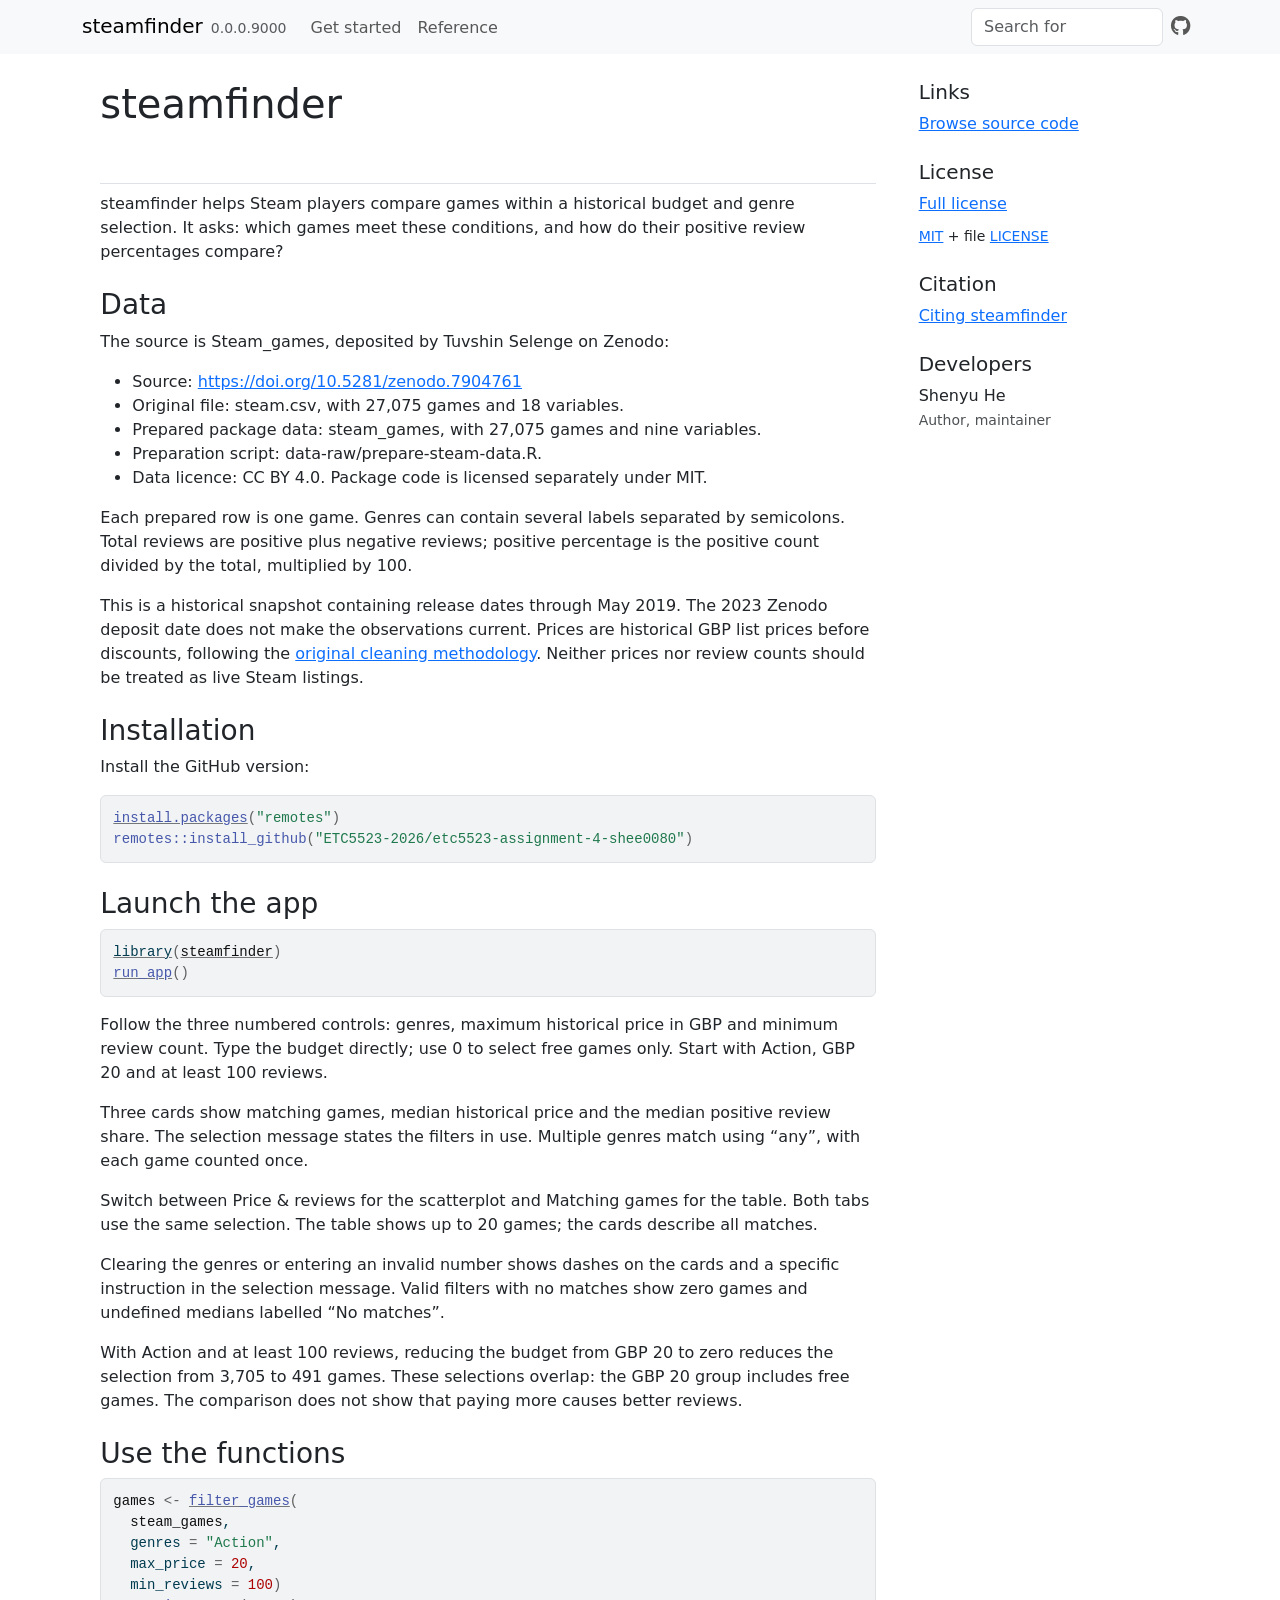
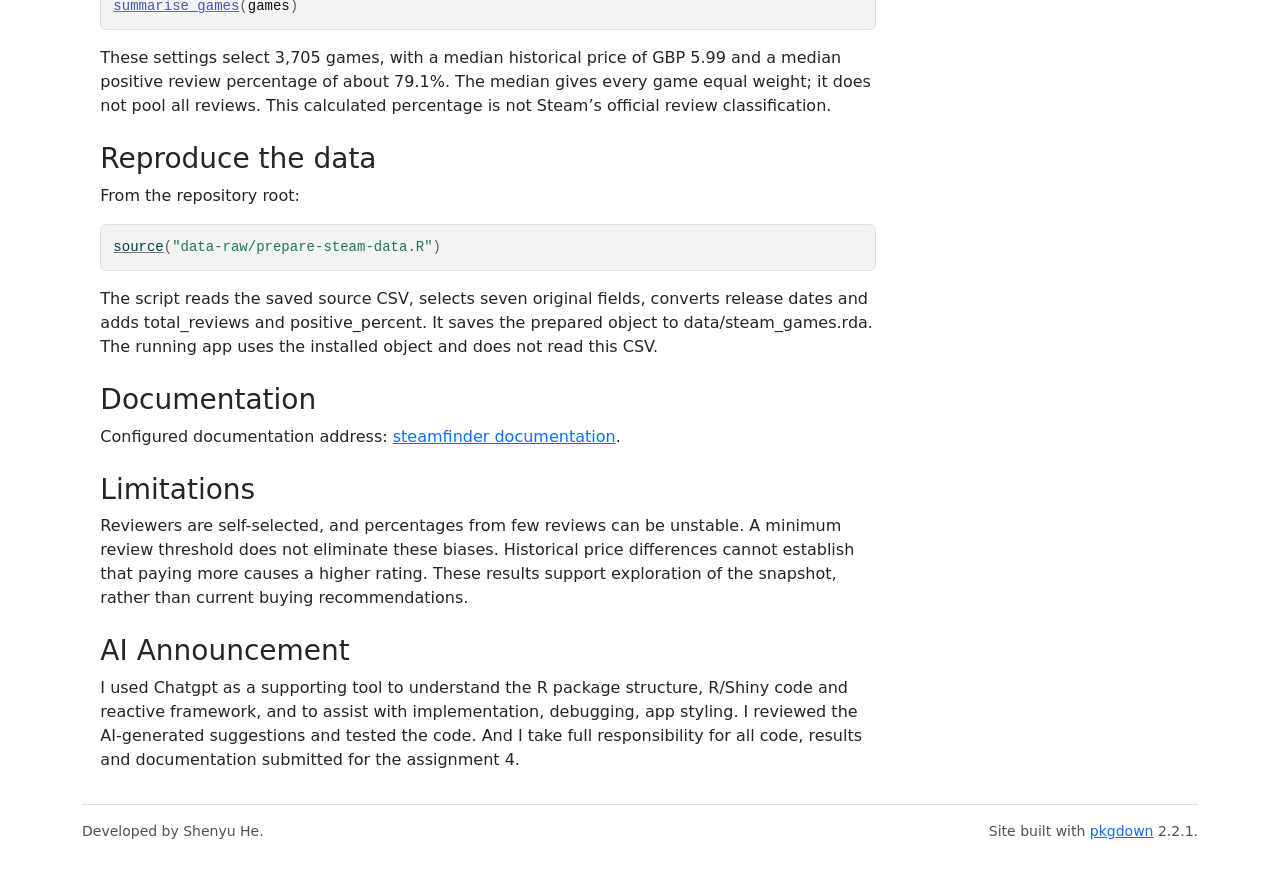
==== commit bc680878: "Deploying to gh-pages from @ ETC5523-2026/etc5523-assignment-4-shee0080@ef126a99693f074605470bc1426c" ====
--- a/index.html
+++ b/index.html
@@ -117,6 +117,7 @@
 <div class="section level2">
 <h2 id="ai-announcement">AI Announcement<a class="anchor" aria-label="anchor" href="#ai-announcement"></a>
 </h2>
+<p>I used Chatgpt as a supporting tool to understand the R package structure, R/Shiny code and reactive framework, and to assist with implementation, debugging, app styling. I reviewed the AI-generated suggestions and tested the code. And I take full responsibility for all code, results and documentation submitted for the assignment 4.</p>
 </div>
 </div>
   </main><aside class="col-md-3"><div class="links">
